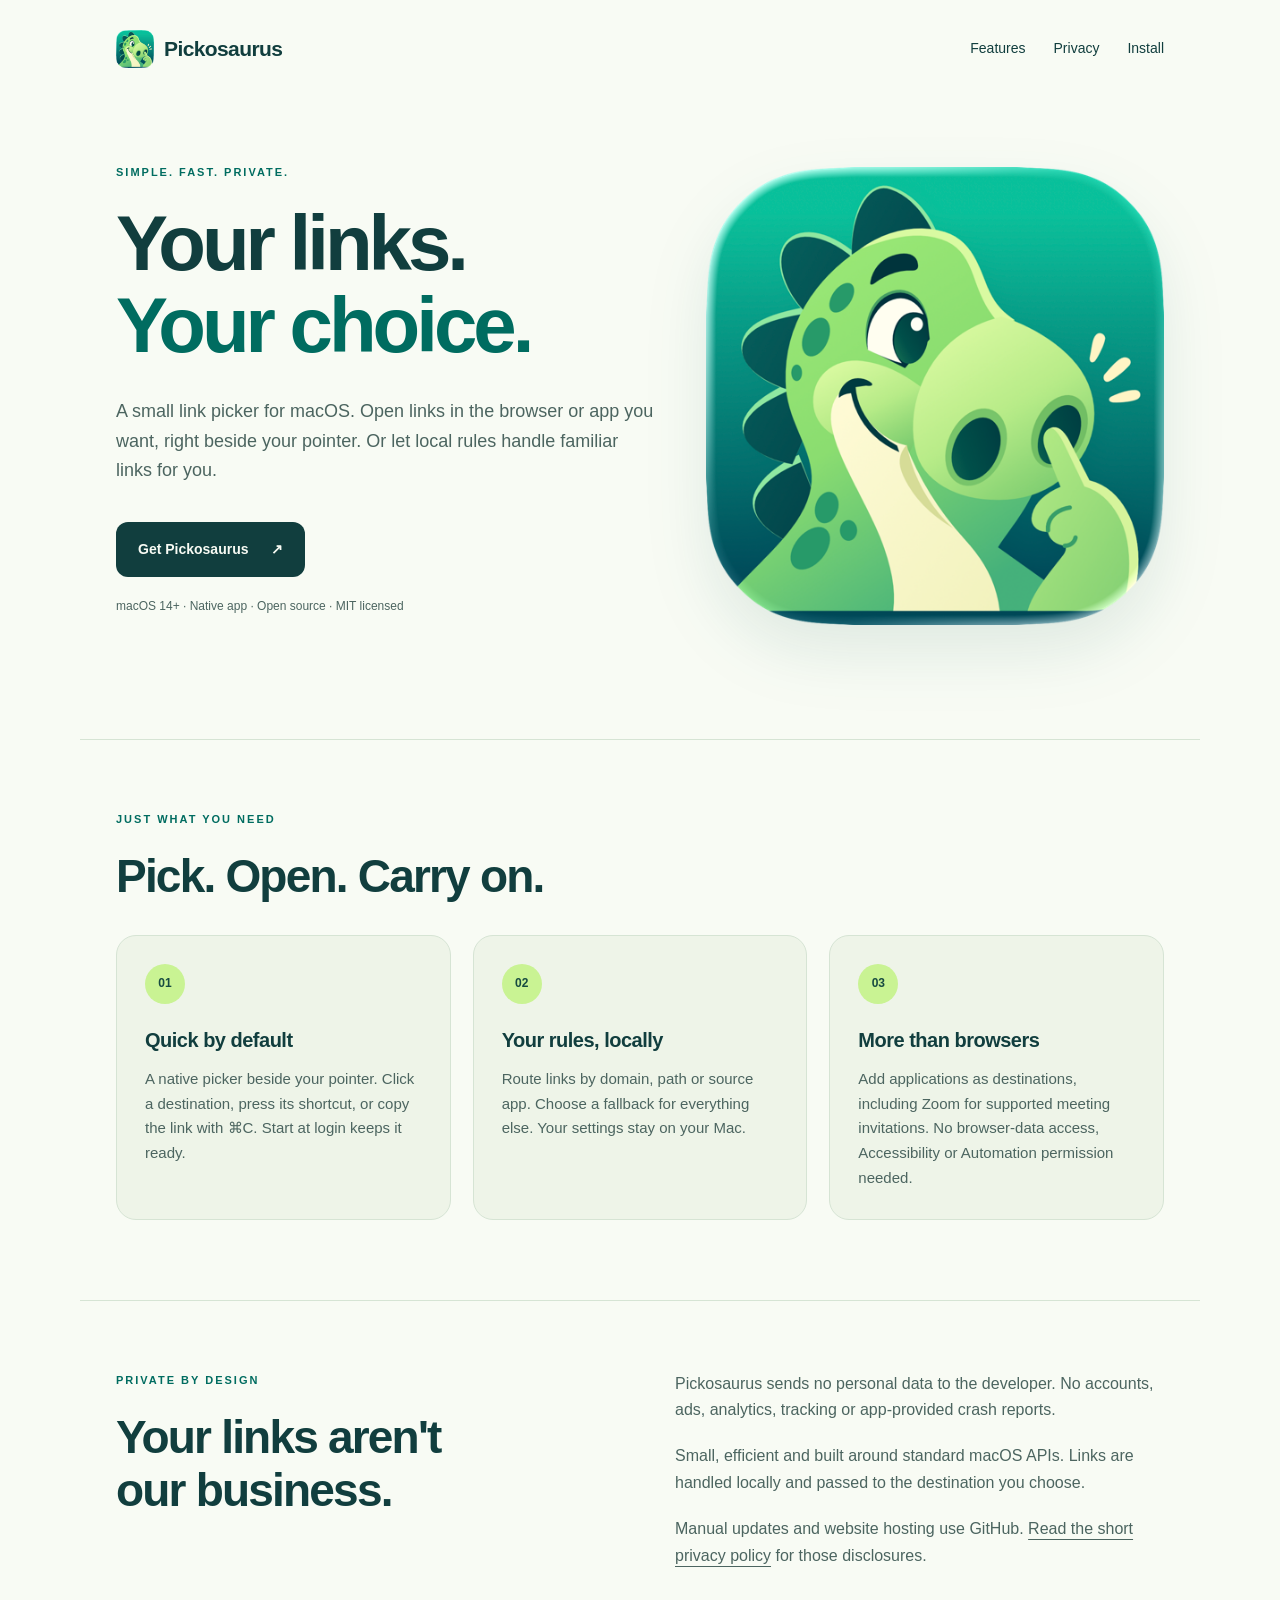
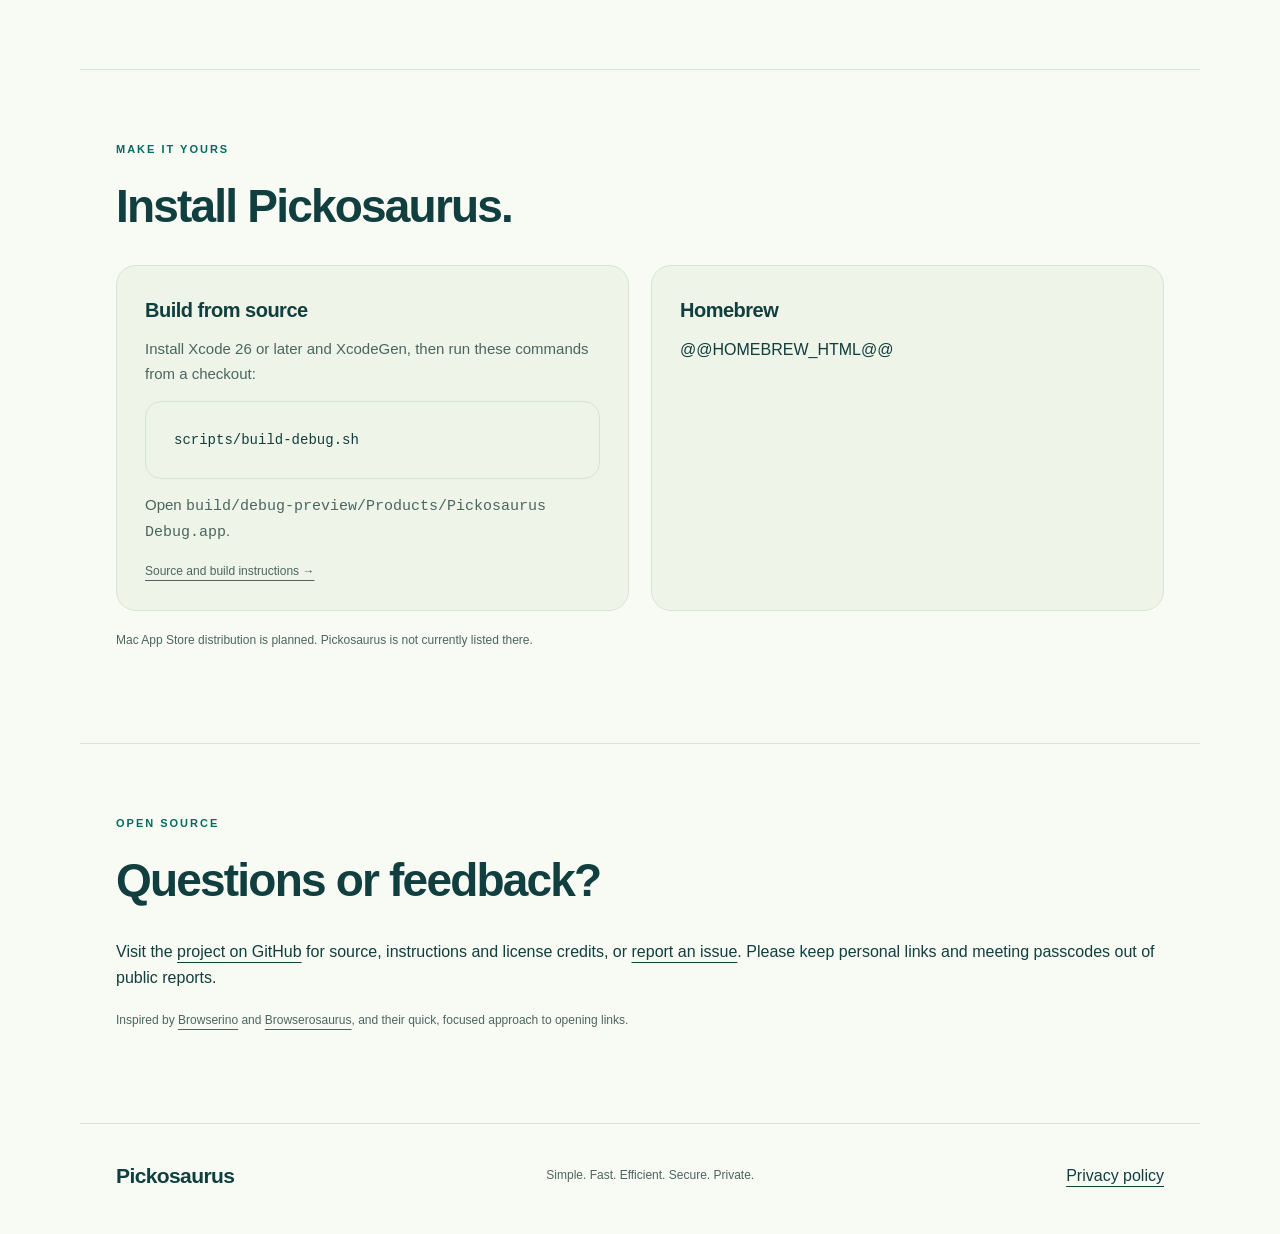
==== docs/index.html @ b281c5ca "Initial Pickosaurus source release" ====
<!doctype html>
<html lang="en">
<head>
  <meta charset="utf-8">
  <meta name="viewport" content="width=device-width, initial-scale=1">
  <meta name="description" content="A simple, fast and private link picker for macOS. Choose a browser or app, or let local rules do it for you. Open source, with no analytics or tracking.">
  <meta name="theme-color" content="#064f53">
  <meta http-equiv="Content-Security-Policy" content="default-src 'none'; style-src 'self'; img-src 'self'; base-uri 'none'; form-action 'none'">
  <meta name="referrer" content="no-referrer">
  <meta property="og:title" content="Pickosaurus — Your links. Your choice.">
  <meta property="og:description" content="A small, fast link picker for macOS. No accounts. No analytics. No tracking.">
  <meta property="og:type" content="website">
  <title>Pickosaurus — Your links. Your choice.</title>
  <link rel="icon" type="image/png" href="assets/icon-128.png">
  <link rel="stylesheet" href="styles.css">
</head>
<body>
  <a class="skip" href="#main">Skip to content</a>
  <header class="wrap">
    <a class="brand" href="index.html"><img src="assets/icon-128.png" width="38" height="38" alt="">Pickosaurus</a>
    <nav aria-label="Main navigation"><a href="#features">Features</a><a href="privacy.html">Privacy</a><a href="#install">Install</a></nav>
  </header>
  <main id="main">
    <section class="hero wrap">
      <div>
        <p class="eyebrow">Simple. Fast. Private.</p>
        <h1>Your links.<br><span>Your choice.</span></h1>
        <p class="intro">A small link picker for macOS. Open links in the browser or app you want, right beside your pointer. Or let local rules handle familiar links for you.</p>
        <a class="button" href="#install">Get Pickosaurus <span aria-hidden="true">↗</span></a>
        <p class="meta">macOS 14+ · Native app · Open source · MIT licensed</p>
      </div>
      <img class="mascot" src="assets/icon-256.png" srcset="assets/icon-128.png 128w, assets/icon-256.png 256w, assets/icon-512.png 512w" sizes="(max-width: 700px) 340px, 440px" width="512" height="512" alt="The green Pickosaurus dinosaur picking its nose">
    </section>
    <section class="wrap section" id="features">
      <p class="eyebrow">Just what you need</p>
      <h2>Pick. Open. Carry on.</h2>
      <div class="cards">
        <article><span class="number">01</span><h3>Quick by default</h3><p>A native picker beside your pointer. Click a destination, press its shortcut, or copy the link with ⌘C. Start at login keeps it ready.</p></article>
        <article><span class="number">02</span><h3>Your rules, locally</h3><p>Route links by domain, path or source app. Choose a fallback for everything else. Your settings stay on your Mac.</p></article>
        <article><span class="number">03</span><h3>More than browsers</h3><p>Add applications as destinations, including Zoom for supported meeting invitations. No browser-data access, Accessibility or Automation permission needed.</p></article>
      </div>
    </section>
    <section class="wrap section privacy" id="privacy">
      <div><p class="eyebrow">Private by design</p><h2>Your links aren't<br>our business.</h2></div>
      <div><p>Pickosaurus sends no personal data to the developer. No accounts, ads, analytics, tracking or app-provided crash reports.</p><p>Small, efficient and built around standard macOS APIs. Links are handled locally and passed to the destination you choose.</p><p>Manual updates and website hosting use GitHub. <a href="privacy.html">Read the short privacy policy</a> for those disclosures.</p></div>
    </section>
    <section class="wrap section" id="install">
      <p class="eyebrow">Make it yours</p><h2>Install Pickosaurus.</h2>
      <div class="install-options">
        <article><h3>Build from source</h3><p>Install Xcode 26 or later and XcodeGen, then run these commands from a checkout:</p><pre aria-label="Build command"><code>scripts/build-debug.sh</code></pre><p>Open <code>build/debug-preview/Products/Pickosaurus Debug.app</code>.</p><p class="meta"><a href="@@SOURCE_URL@@">Source and build instructions →</a></p></article>
        <article><h3>Homebrew</h3>@@HOMEBREW_HTML@@</article>
      </div>
      <p class="meta">Mac App Store distribution is planned. Pickosaurus is not currently listed there.</p>
    </section>
    <section class="wrap section" id="support">
      <p class="eyebrow">Open source</p><h2>Questions or feedback?</h2>
      <p>Visit the <a href="@@REPOSITORY_URL@@">project on GitHub</a> for source, instructions and license credits, or <a href="@@ISSUES_URL@@">report an issue</a>. Please keep personal links and meeting passcodes out of public reports.</p>
      <p class="meta">Inspired by <a href="https://github.com/AlexStrNik/Browserino">Browserino</a> and <a href="https://github.com/will-stone/browserosaurus">Browserosaurus</a>, and their quick, focused approach to opening links.</p>
    </section>
  </main>
  <footer class="wrap"><a class="brand" href="index.html">Pickosaurus</a><p>Simple. Fast. Efficient. Secure. Private.</p><a href="privacy.html">Privacy policy</a></footer>
</body>
</html>
---- docs/styles.css ----
:root {
  color-scheme:light dark;
  --bg:#f8fbf4;
  --fg:#113e3e;
  --muted:#4c6560;
  --accent:#006c60;
  --card:#eef4e8;
  --line:#d6e4d4;
  --lime:#c9f393;
  font-family:-apple-system,BlinkMacSystemFont,"Segoe UI",sans-serif;
}

* {
  box-sizing:border-box;
}

html {
  scroll-behavior:smooth;
  scroll-padding-top:30px;
}

body {
  margin:0;
  background:var(--bg);
  color:var(--fg);
  line-height:1.65;
}

a {
  color:inherit;
  text-underline-offset:5px;
}

a:focus-visible {
  outline:3px solid var(--accent);
  outline-offset:6px;
}

.wrap {
  max-width:1120px;
  margin:auto;
  padding-left:36px;
  padding-right:36px;
}

header {
  display:flex;
  justify-content:space-between;
  align-items:center;
  padding-top:30px;
  padding-bottom:30px;
}

.brand {
  display:flex;
  align-items:center;
  gap:10px;
  font-size:21px;
  font-weight:750;
  letter-spacing:-.6px;
  text-decoration:none;
}

nav {
  display:flex;
  gap:28px;
  font-size:14px;
}

nav a {
  text-decoration:none;
}

nav a:hover {
  text-decoration:underline;
}

.hero {
  display:grid;
  grid-template-columns:1.2fr 1fr;
  align-items:center;
  gap:40px;
  padding-top:65px;
  padding-bottom:110px;
}

.eyebrow {
  text-transform:uppercase;
  letter-spacing:2px;
  font-size:11px;
  font-weight:750;
  color:var(--accent);
  margin:0 0 22px;
}

h1 {
  font-size:clamp(48px,6.6vw,78px);
  letter-spacing:-4px;
  line-height:1.05;
  margin:0 0 30px;
  font-weight:760;
}

h1 span {
  color:var(--accent);
}

.intro {
  font-size:18px;
  max-width:540px;
  color:var(--muted);
}

.button {
  display:inline-flex;
  align-items:center;
  gap:22px;
  background:var(--fg);
  color:var(--bg);
  border-radius:12px;
  padding:16px 22px;
  text-decoration:none;
  font-size:14px;
  font-weight:650;
  margin-top:18px;
}

.button:hover {
  background:var(--accent);
}

.meta {
  color:var(--muted);
  font-size:12px;
  margin-top:20px;
}

.mascot {
  width:100%;
  height:auto;
  filter:drop-shadow(0 28px 30px #07564e1a);
}

.section {
  padding-top:70px;
  padding-bottom:80px;
  border-top:1px solid var(--line);
  scroll-margin-top:20px;
}

h2 {
  font-size:clamp(32px,4vw,46px);
  line-height:1.15;
  letter-spacing:-1.8px;
  margin:0 0 32px;
}

h3 {
  font-size:20px;
  letter-spacing:-.5px;
  margin:20px 0 10px;
}

.cards {
  display:grid;
  grid-template-columns:repeat(3,1fr);
  gap:22px;
}

article {
  background:var(--card);
  border:1px solid var(--line);
  border-radius:20px;
  padding:28px;
}

article p {
  font-size:15px;
  margin:0;
  color:var(--muted);
}

.number {
  display:inline-flex;
  justify-content:center;
  align-items:center;
  width:40px;
  height:40px;
  border-radius:50%;
  background:var(--lime);
  color:#174b41;
  font-size:12px;
  font-weight:750;
}

.privacy {
  display:grid;
  grid-template-columns:1fr 1fr;
  gap:70px;
}

.privacy p:not(.eyebrow) {
  margin:0 0 20px;
  color:var(--muted);
}

pre {
  padding:24px 28px;
  border-radius:16px;
  background:var(--card);
  border:1px solid var(--line);
  overflow-x:auto;
  max-width:620px;
  font-size:14px;
  line-height:2;
}

footer {
  border-top:1px solid var(--line);
  padding-top:30px;
  padding-bottom:40px;
  display:flex;
  align-items:center;
  justify-content:space-between;
  gap:20px;
}

footer p {
  font-size:12px;
  color:var(--muted);
}

.skip {
  position:absolute;
  left:16px;
  top:-100px;
  padding:10px;
  background:var(--bg);
  z-index:1;
}

.skip:focus {
  top:10px;
}

@media(prefers-color-scheme:dark) {
  :root {
    --bg:#082f32;
    --fg:#eef7e7;
    --muted:#b0c8bf;
    --accent:#b3ed88;
    --card:#113b3c;
    --line:#285052;
    --lime:#b3ed88;
  }
  .button:hover {
    color:#082f32;
  }
}

@media(max-width:700px) {
  .wrap {
    padding-left:24px;
    padding-right:24px;
  }
  header {
    flex-wrap:wrap;
    gap:20px;
  }
  nav {
    gap:20px;
  }
  .hero {
    grid-template-columns:1fr;
    padding-top:45px;
    padding-bottom:55px;
  }
  .mascot {
    max-width:340px;
    margin:0 auto;
    grid-row:2;
  }
  h1 {
    letter-spacing:-2.5px;
  }
  .cards,.privacy {
    grid-template-columns:1fr;
  }
  .privacy {
    gap:15px;
  }
  .section {
    padding-top:45px;
    padding-bottom:50px;
  }
  footer {
    align-items:flex-start;
    flex-direction:column;
    gap:4px;
  }
  footer p {
    margin:4px 0;
  }
}

@media(prefers-reduced-motion:reduce) {
  html {
    scroll-behavior:auto;
  }
}

.install-options {
  display:grid;
  grid-template-columns:repeat(2,minmax(0,1fr));
  gap:22px;
}
.install-options h3 { margin-top:0; }
.install-options code { overflow-wrap:anywhere; }
.install-options p + p { margin-top:16px; }
.policy { max-width:800px; padding-top:48px; padding-bottom:64px; }
.policy h1 { font-size:clamp(36px,6vw,52px); letter-spacing:-2px; }
.policy h2 { font-size:24px; letter-spacing:-0.5px; margin-top:36px; margin-bottom:16px; }
.policy p { margin-bottom:22px; }
.policy .effective { font-size:13px; color:var(--muted); }
@media(max-width:700px) { .install-options { grid-template-columns:1fr; } }
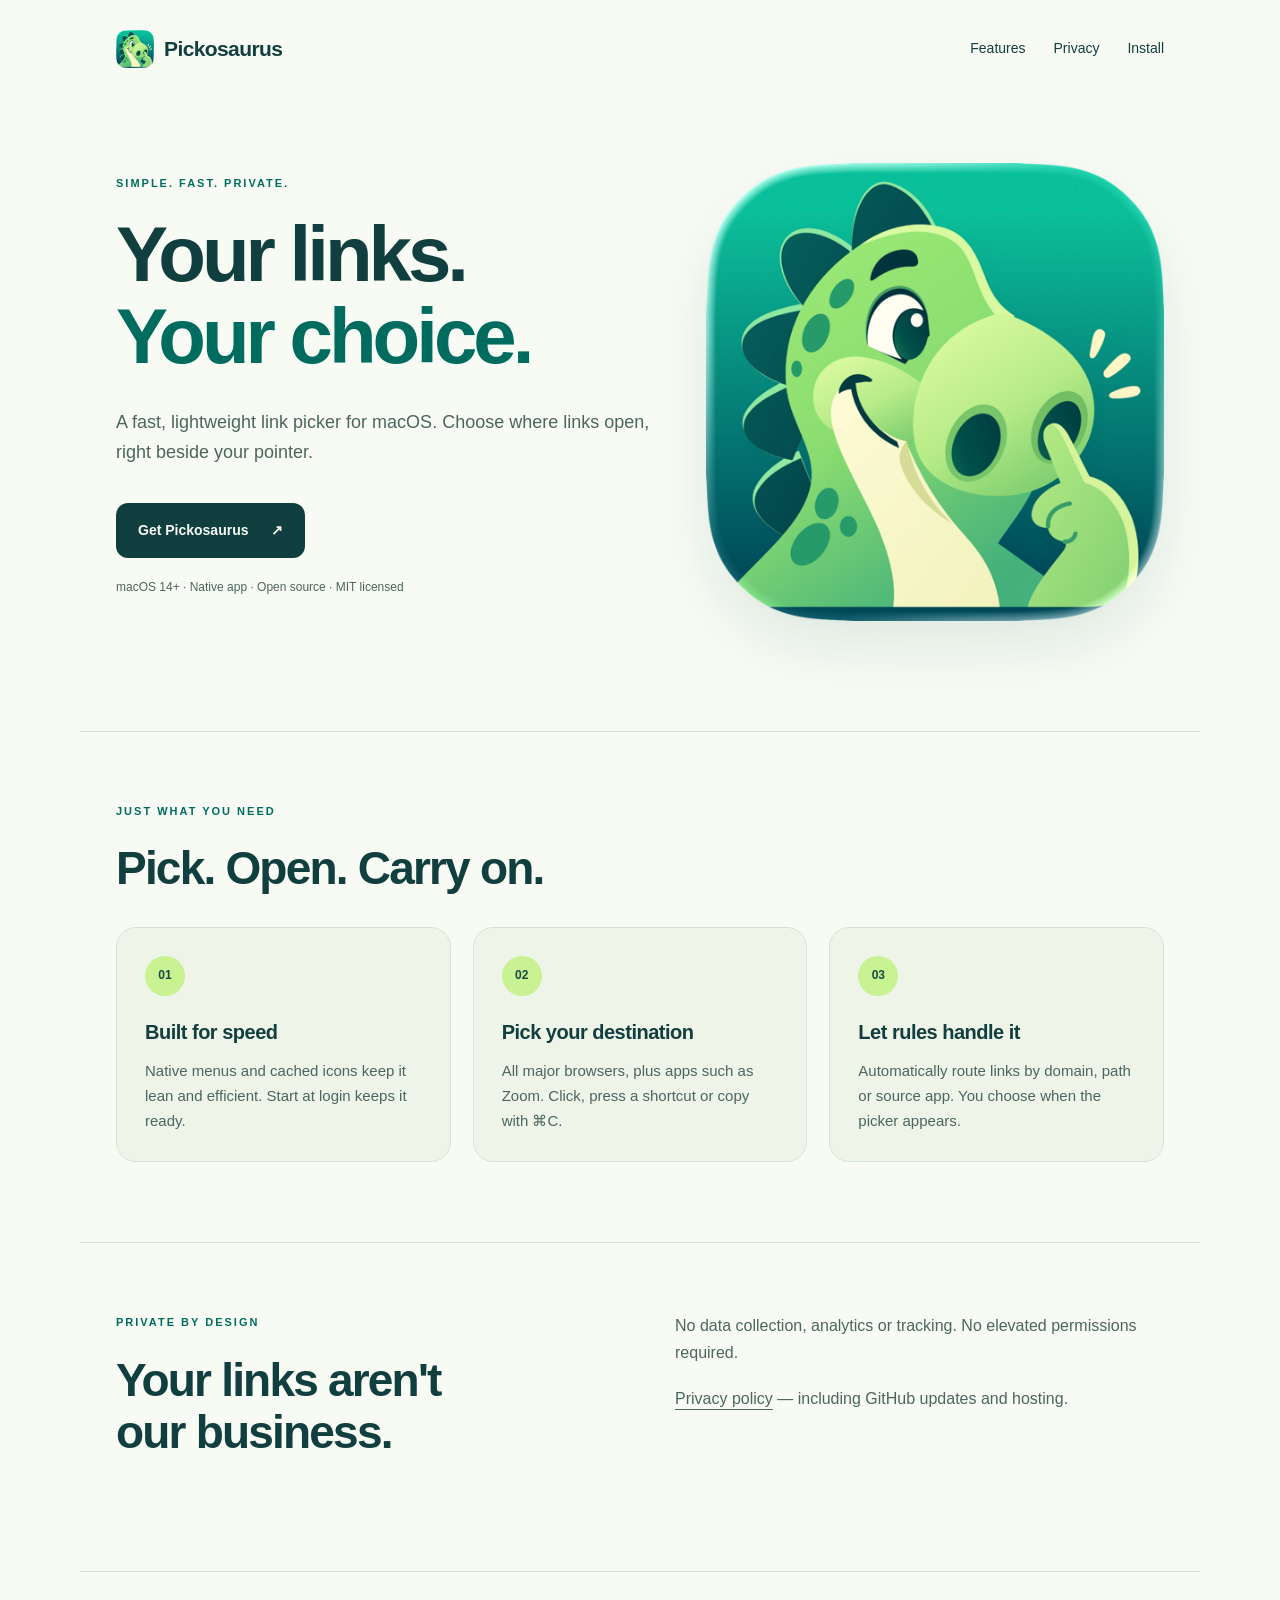
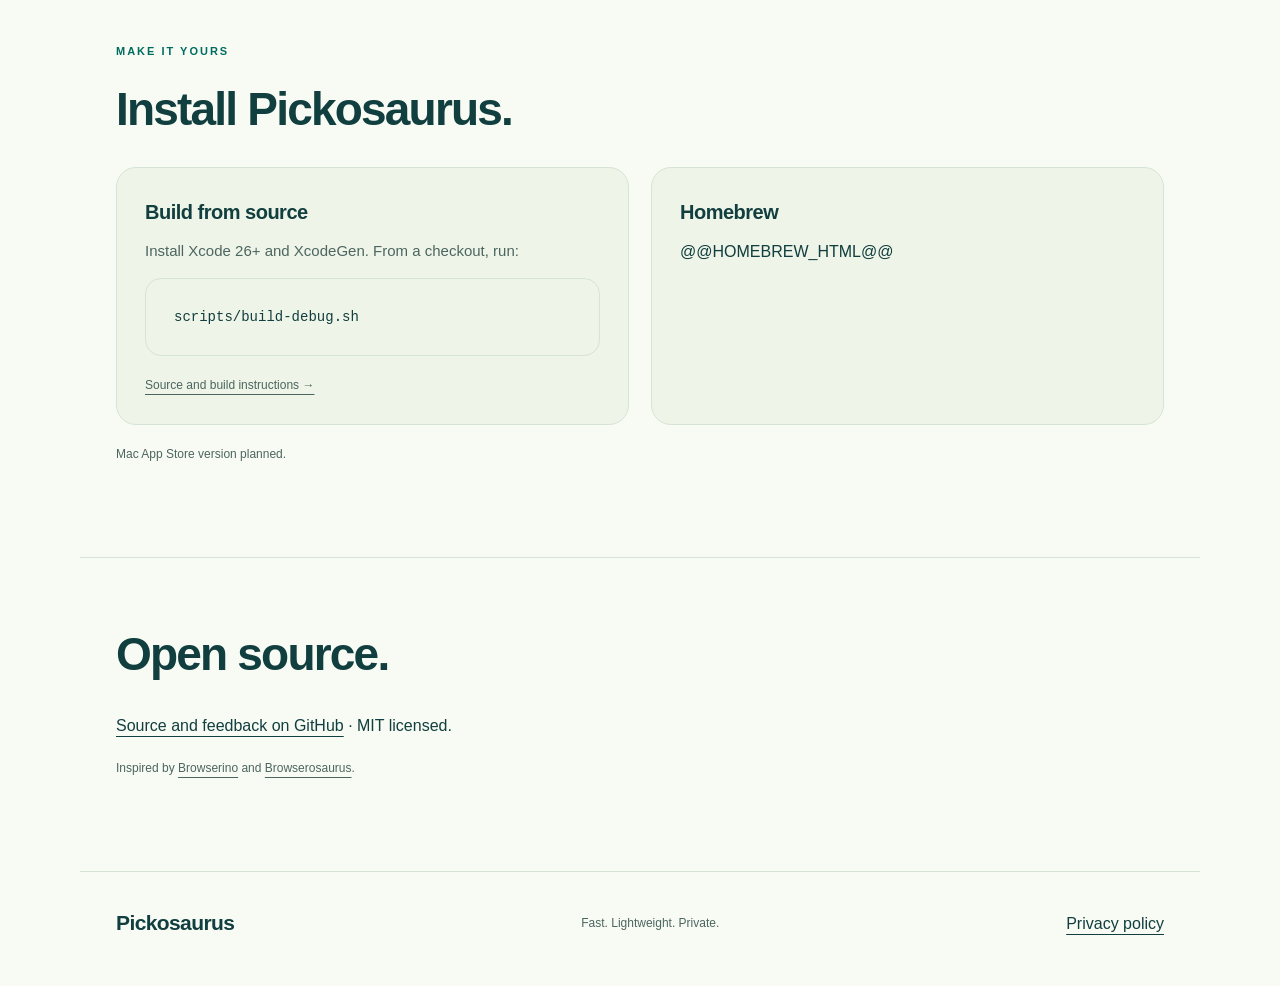
==== commit 6ed76335: "Simplify documentation and website Lead with speed and efficiency, shorten setup and feature copy, a" ====
--- a/docs/index.html
+++ b/docs/index.html
@@ -25,7 +25,7 @@
       <div>
         <p class="eyebrow">Simple. Fast. Private.</p>
         <h1>Your links.<br><span>Your choice.</span></h1>
-        <p class="intro">A small link picker for macOS. Open links in the browser or app you want, right beside your pointer. Or let local rules handle familiar links for you.</p>
+        <p class="intro">A fast, lightweight link picker for macOS. Choose where links open, right beside your pointer.</p>
         <a class="button" href="#install">Get Pickosaurus <span aria-hidden="true">↗</span></a>
         <p class="meta">macOS 14+ · Native app · Open source · MIT licensed</p>
       </div>
@@ -35,29 +35,29 @@
       <p class="eyebrow">Just what you need</p>
       <h2>Pick. Open. Carry on.</h2>
       <div class="cards">
-        <article><span class="number">01</span><h3>Quick by default</h3><p>A native picker beside your pointer. Click a destination, press its shortcut, or copy the link with ⌘C. Start at login keeps it ready.</p></article>
-        <article><span class="number">02</span><h3>Your rules, locally</h3><p>Route links by domain, path or source app. Choose a fallback for everything else. Your settings stay on your Mac.</p></article>
-        <article><span class="number">03</span><h3>More than browsers</h3><p>Add applications as destinations, including Zoom for supported meeting invitations. No browser-data access, Accessibility or Automation permission needed.</p></article>
+        <article><span class="number">01</span><h3>Built for speed</h3><p>Native menus and cached icons keep it lean and efficient. Start at login keeps it ready.</p></article>
+        <article><span class="number">02</span><h3>Pick your destination</h3><p>All major browsers, plus apps such as Zoom. Click, press a shortcut or copy with ⌘C.</p></article>
+        <article><span class="number">03</span><h3>Let rules handle it</h3><p>Automatically route links by domain, path or source app. You choose when the picker appears.</p></article>
       </div>
     </section>
     <section class="wrap section privacy" id="privacy">
       <div><p class="eyebrow">Private by design</p><h2>Your links aren't<br>our business.</h2></div>
-      <div><p>Pickosaurus sends no personal data to the developer. No accounts, ads, analytics, tracking or app-provided crash reports.</p><p>Small, efficient and built around standard macOS APIs. Links are handled locally and passed to the destination you choose.</p><p>Manual updates and website hosting use GitHub. <a href="privacy.html">Read the short privacy policy</a> for those disclosures.</p></div>
+      <div><p>No data collection, analytics or tracking. No elevated permissions required.</p><p><a href="privacy.html">Privacy policy</a> — including GitHub updates and hosting.</p></div>
     </section>
     <section class="wrap section" id="install">
       <p class="eyebrow">Make it yours</p><h2>Install Pickosaurus.</h2>
       <div class="install-options">
-        <article><h3>Build from source</h3><p>Install Xcode 26 or later and XcodeGen, then run these commands from a checkout:</p><pre aria-label="Build command"><code>scripts/build-debug.sh</code></pre><p>Open <code>build/debug-preview/Products/Pickosaurus Debug.app</code>.</p><p class="meta"><a href="@@SOURCE_URL@@">Source and build instructions →</a></p></article>
+        <article><h3>Build from source</h3><p>Install Xcode 26+ and XcodeGen. From a checkout, run:</p><pre aria-label="Build command"><code>scripts/build-debug.sh</code></pre><p class="meta"><a href="@@SOURCE_URL@@">Source and build instructions →</a></p></article>
         <article><h3>Homebrew</h3>@@HOMEBREW_HTML@@</article>
       </div>
-      <p class="meta">Mac App Store distribution is planned. Pickosaurus is not currently listed there.</p>
+      <p class="meta">Mac App Store version planned.</p>
     </section>
     <section class="wrap section" id="support">
-      <p class="eyebrow">Open source</p><h2>Questions or feedback?</h2>
-      <p>Visit the <a href="@@REPOSITORY_URL@@">project on GitHub</a> for source, instructions and license credits, or <a href="@@ISSUES_URL@@">report an issue</a>. Please keep personal links and meeting passcodes out of public reports.</p>
-      <p class="meta">Inspired by <a href="https://github.com/AlexStrNik/Browserino">Browserino</a> and <a href="https://github.com/will-stone/browserosaurus">Browserosaurus</a>, and their quick, focused approach to opening links.</p>
+      <h2>Open source.</h2>
+      <p><a href="@@REPOSITORY_URL@@">Source and feedback on GitHub</a> · MIT licensed.</p>
+      <p class="meta">Inspired by <a href="https://github.com/AlexStrNik/Browserino">Browserino</a> and <a href="https://github.com/will-stone/browserosaurus">Browserosaurus</a>.</p>
     </section>
   </main>
-  <footer class="wrap"><a class="brand" href="index.html">Pickosaurus</a><p>Simple. Fast. Efficient. Secure. Private.</p><a href="privacy.html">Privacy policy</a></footer>
+  <footer class="wrap"><a class="brand" href="index.html">Pickosaurus</a><p>Fast. Lightweight. Private.</p><a href="privacy.html">Privacy policy</a></footer>
 </body>
 </html>
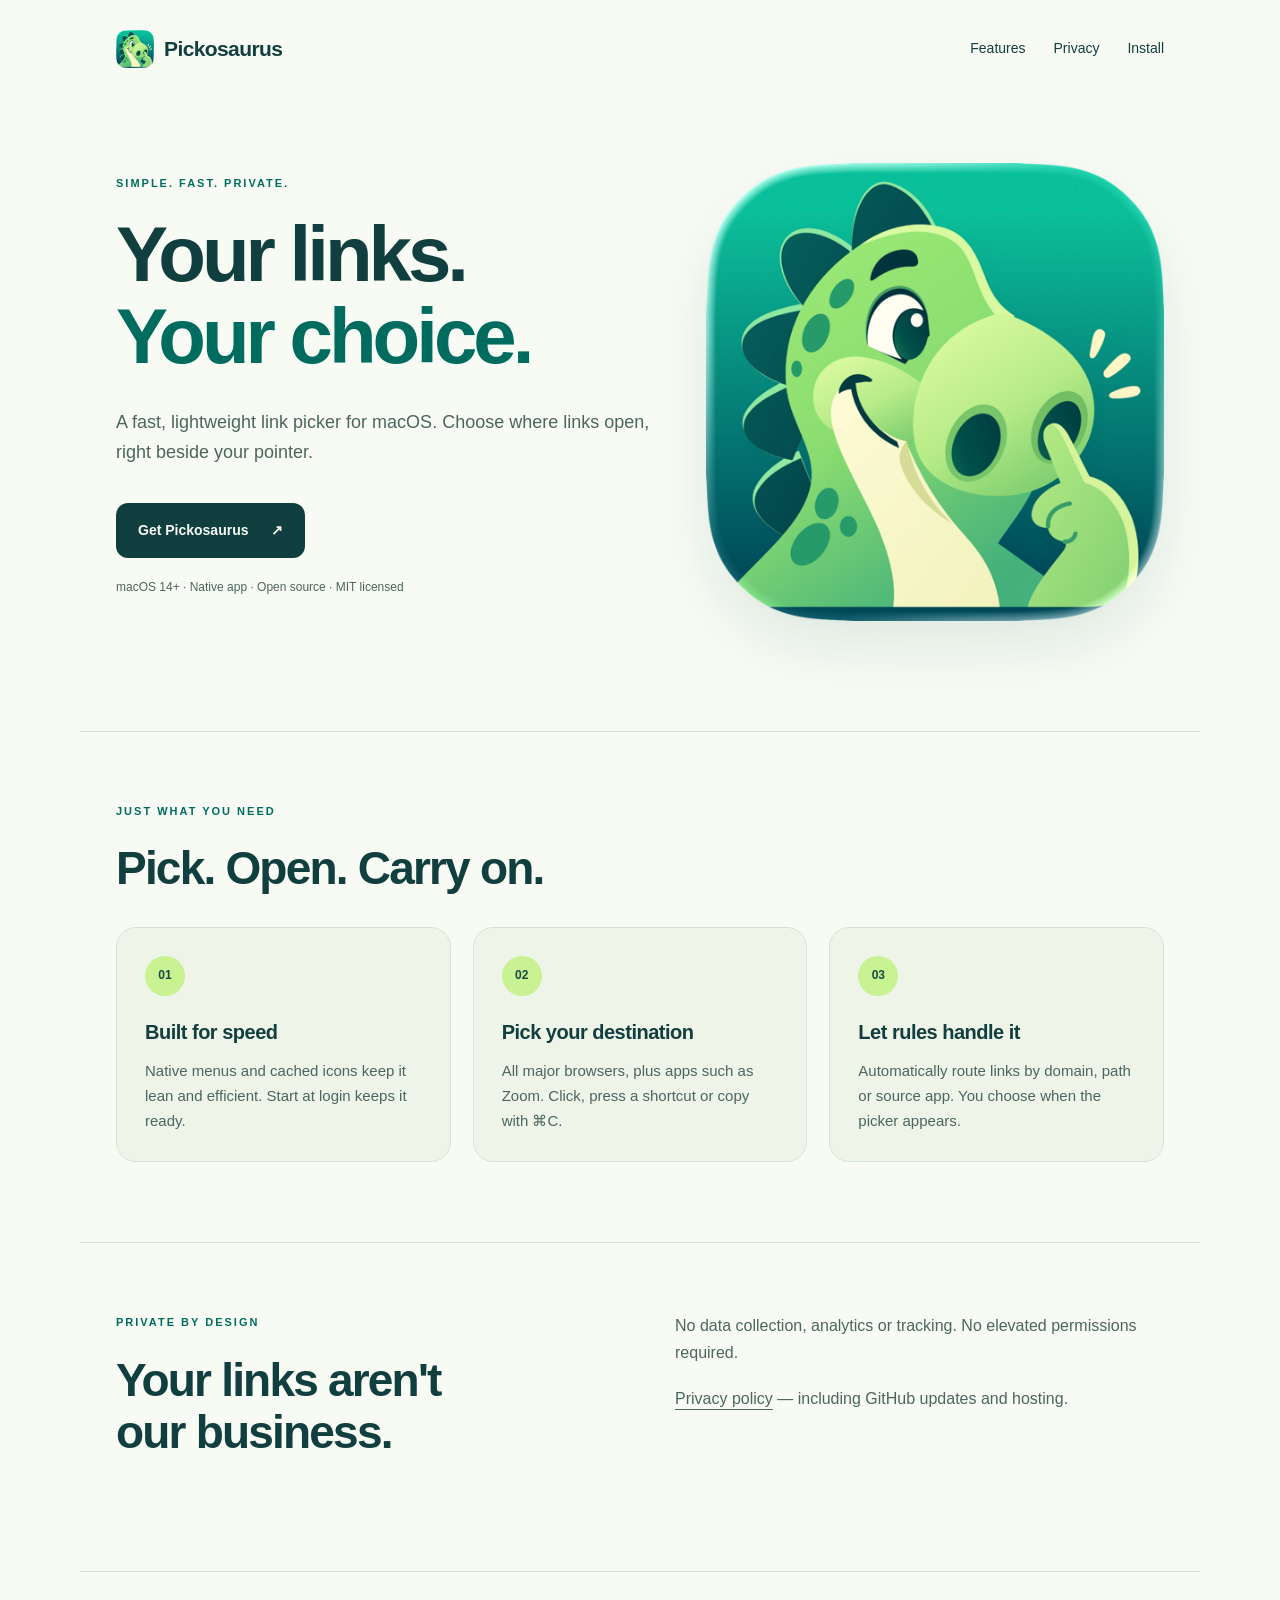
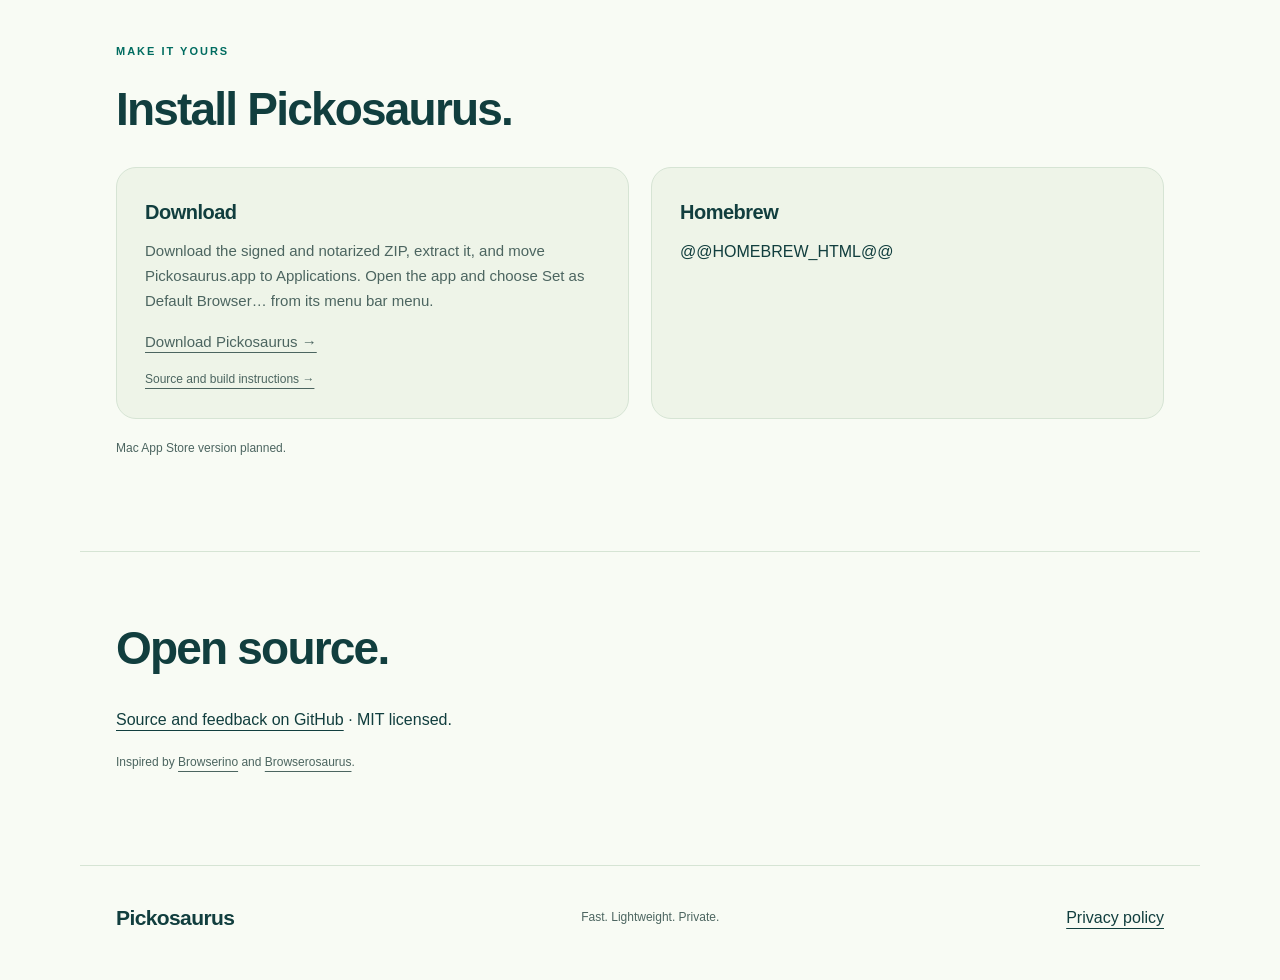
==== commit 9d035a99: "Document release installation and publish Homebrew install instructions" ====
--- a/docs/index.html
+++ b/docs/index.html
@@ -47,7 +47,7 @@
     <section class="wrap section" id="install">
       <p class="eyebrow">Make it yours</p><h2>Install Pickosaurus.</h2>
       <div class="install-options">
-        <article><h3>Build from source</h3><p>Install Xcode 26+ and XcodeGen. From a checkout, run:</p><pre aria-label="Build command"><code>scripts/build-debug.sh</code></pre><p class="meta"><a href="@@SOURCE_URL@@">Source and build instructions →</a></p></article>
+        <article><h3>Download</h3><p>Download the signed and notarized ZIP, extract it, and move Pickosaurus.app to Applications. Open the app and choose Set as Default Browser… from its menu bar menu.</p><p><a href="@@REPOSITORY_URL@@/releases/latest">Download Pickosaurus →</a></p><p class="meta"><a href="@@SOURCE_URL@@">Source and build instructions →</a></p></article>
         <article><h3>Homebrew</h3>@@HOMEBREW_HTML@@</article>
       </div>
       <p class="meta">Mac App Store version planned.</p>
